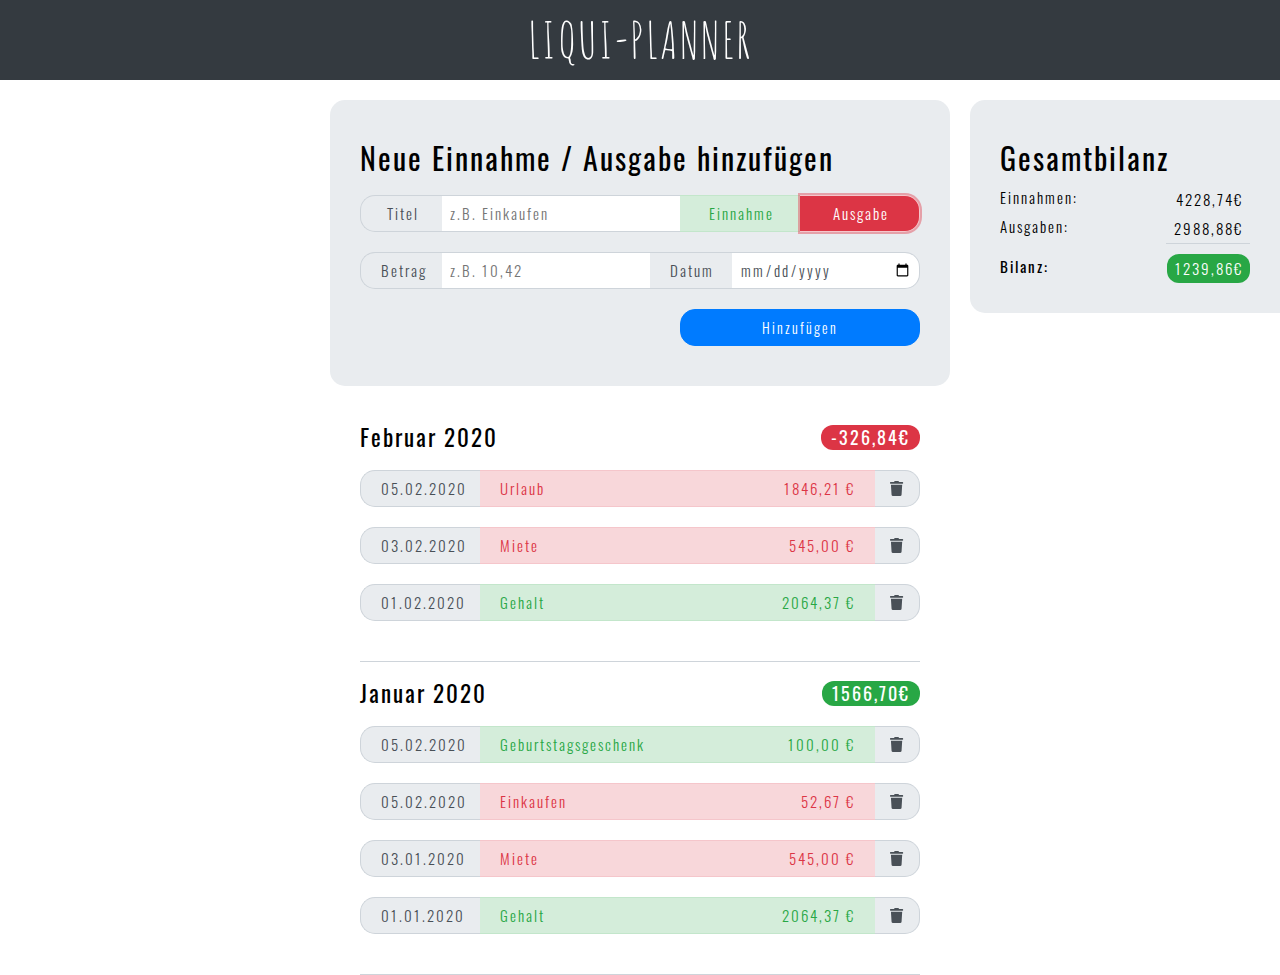
==== index.html @ 88d3c875 "Teil 1 Projekt Variablen anlegen" ====
<!DOCTYPE html>
<html lang="de">

<head>
    <meta charset="UTF-8">
    <meta name="viewport" content="width=device-width, initial-scale=1.0">
    <title>LIQUI-PLANNER</title>
    <!-- Favicons -->
    <link rel="apple-touch-icon" sizes="120x120" href="./src/img/fav/apple-touch-icon.png">
    <link rel="icon" type="image/png" sizes="32x32" href="./src/img/fav/favicon-32x32.png">
    <link rel="icon" type="image/png" sizes="16x16" href="./src/img/fav/favicon-16x16.png">
    <link rel="mask-icon" href="./src/img/fav/safari-pinned-tab.svg" color="#5bbad5">
    <meta name="msapplication-TileColor" content="#ffc40d">
    <meta name="theme-color" content="#ffffff">
    <!-- Stylesheet -->
    <link rel="stylesheet" href="./src/css/style.min.css">
</head>

<body>

    <!-- Navigationsleiste -->
    <nav id="navigationsleiste">
        <a href="index.html"><span id="markenname">Liqui-Planner</span></a>
    </nav>

    <!-- Eingabeformular -->
    <section id="eingabeformular-container">
        <!-- Formular -->
        <form id="eingabeformular" action="#" method="get"></form>
        <!-- Titel -->
        <div class="eingabeformular-zeile">
            <h1>Neue Einnahme / Ausgabe hinzufügen</h1>
        </div>
        <!-- Titel-Typ-Eingabezeile -->
        <div class="eingabeformular-zeile">
            <div class="titel-typ-eingabe-gruppe">
                <label for="titel">Titel</label>
                <input type="text" id="titel" form="eingabeformular" name="titel" placeholder="z.B. Einkaufen" size="10" title="Titel des Eintrags">
                <input type="radio" id="einnahme" name="typ" value="einnahme" form="eingabeformular" title="Typ des Eintrags">
                <label for="einnahme" title="Typ des Eintrags">Einnahme</label>
                <input type="radio" id="ausgabe" name="typ" value="ausgabe" form="eingabeformular" title="Typ des Eintrags" checked>
                <label for="ausgabe" title="Typ des Eintrags">Ausgabe</label>
            </div>
        </div>
        <!-- Betrag-Datum-Eingabezeile -->
        <div class="eingabeformular-zeile">
            <div class="betrag-datum-eingabe-gruppe">
                <label for="betrag">Betrag</label>
                <input type="number" id="betrag" name="betrag" form="eingabeformular" placeholder="z.B. 10,42" size="10" step="0.01" title="Betrag des Eintrags (max. zwei Nachkommastellen, kein €-Zeichen)">
                <label for="datum">Datum</label>
                <input type="date" id="datum" name="datum" form="eingabeformular" placeholder="jjjj-mm-tt" size="10" title="Datum des Eintrags (Format: jjjj-mm-tt)">
            </div>
        </div>
        <!-- Absenden-Button -->
        <div class="eingabeformular-zeile">
            <button class="standard" type="submit" form="eingabeformular">Hinzufügen</button>
        </div>
    </section>

    <!-- Monatslisten -->
    <section id="monatslisten">

        <!-- Monatsliste -->
        <article class="monatsliste">
            <!-- Titel -->
            <h2>
                <span class="monat-jahr">Februar 2020</span>
                <span class="monatsbilanz negativ">-326,84€</span>
            </h2>
            <!-- Eintrags-Liste -->
            <ul>
                <li class="ausgabe">
                    <span class="datum">05.02.2020</span>
                    <span class="titel">Urlaub</span>
                    <span class="betrag">1846,21 €</span>
                    <button class="entfernen-button"><i class="fas fa-trash"></i></button>
                </li>
                <li class="ausgabe">
                    <span class="datum">03.02.2020</span>
                    <span class="titel">Miete</span>
                    <span class="betrag">545,00 €</span>
                    <button class="entfernen-button"><i class="fas fa-trash"></i></button>
                </li>
                <li class="einnahme">
                    <span class="datum">01.02.2020</span>
                    <span class="titel">Gehalt</span>
                    <span class="betrag">2064,37 €</span>
                    <button class="entfernen-button"><i class="fas fa-trash"></i></button>
                </li>
            </ul>
        </article>

        <!-- Monatsliste -->
        <article class="monatsliste">
            <!-- Titel -->
            <h2>
                <span class="monat-jahr">Januar 2020</span>
                <span class="monatsbilanz positiv">1566,70€</span>
            </h2>
            <!-- Eintrags-Liste -->
            <ul>
                <li class="einnahme">
                    <span class="datum">05.02.2020</span>
                    <span class="titel">Geburtstagsgeschenk</span>
                    <span class="betrag">100,00 €</span>
                    <button class="entfernen-button"><i class="fas fa-trash"></i></button>
                </li>
                <li class="ausgabe">
                    <span class="datum">05.02.2020</span>
                    <span class="titel">Einkaufen</span>
                    <span class="betrag">52,67 €</span>
                    <button class="entfernen-button"><i class="fas fa-trash"></i></button>
                </li>
                <li class="ausgabe">
                    <span class="datum">03.01.2020</span>
                    <span class="titel">Miete</span>
                    <span class="betrag">545,00 €</span>
                    <button class="entfernen-button"><i class="fas fa-trash"></i></button>
                </li>
                <li class="einnahme">
                    <span class="datum">01.01.2020</span>
                    <span class="titel">Gehalt</span>
                    <span class="betrag">2064,37 €</span>
                    <button class="entfernen-button"><i class="fas fa-trash"></i></button>
                </li>
            </ul>
        </article>

    </section>

    <!-- Gesamtbilanz -->
    <aside id="gesamtbilanz">
        <h1>Gesamtbilanz</h1>
        <div class="gesamtbilanz-zeile einnahmen"><span>Einnahmen:</span><span>4228,74€</span></div>
        <div class="gesamtbilanz-zeile ausgaben"><span>Ausgaben:</span><span>2988,88€</span></div>
        <div class="gesamtbilanz-zeile bilanz"><span>Bilanz:</span><span class="positiv">1239,86€</span></div>
    </aside>

    <script src="./src/js/main.js"></script>

    <!-- Fontawesome -->
    <script src="./src/fonts/fontawesome/all.min.js"></script>

</body>

</html>
---- src/css/style.min.css ----
@font-face{font-family:"Amatic SC";font-style:normal;font-weight:400;src:local("Amatic SC Regular"),local("AmaticSC-Regular"),url(../fonts/amatic-sc/amatic-sc-v13-latin-regular.woff2) format("woff2"),url(../fonts/amatic-sc/amatic-sc-v13-latin-regular.woff) format("woff")}@font-face{font-family:Oswald;font-style:normal;font-weight:300;src:local(""),url(../fonts/oswald/oswald-v31-latin-300.woff2) format("woff2"),url(../fonts/oswald/oswald-v31-latin-300.woff) format("woff")}@font-face{font-family:Oswald;font-style:normal;font-weight:400;src:local(""),url(../fonts/oswald/oswald-v31-latin-regular.woff2) format("woff2"),url(../fonts/oswald/oswald-v31-latin-regular.woff) format("woff")}@font-face{font-family:Oswald;font-style:normal;font-weight:700;src:local(""),url(../fonts/oswald/oswald-v31-latin-700.woff2) format("woff2"),url(../fonts/oswald/oswald-v31-latin-700.woff) format("woff")}html{font-size:62.5%;-webkit-box-sizing:border-box;box-sizing:border-box}*,:after,:before{-webkit-box-sizing:inherit;box-sizing:inherit}body,button,input,option,select,textarea{font-family:Oswald,Helvetica,sans-serif;font-weight:300;font-size:1.5rem;line-height:1.5rem;letter-spacing:.2rem}body{margin:0;display:-ms-grid;display:grid;-ms-grid-columns:[col-1-start] 2rem 1fr 2rem [col-1-end 2rem col-2-start] 2rem 2fr 2rem [col-2-end 2rem col-3-start] 2rem 1fr 2rem [col-3-end];grid-template-columns:[col-1-start] 1fr [col-1-end col-2-start] 2fr [col-2-end col-3-start] 1fr [col-3-end];-ms-grid-rows:[row-1-start] 2rem auto 2rem [row-1-end 2rem row-2-start] 2rem auto 2rem [row-2-end 2rem row-3-start] 2rem auto 2rem [row-3-end];grid-template-rows:[row-1-start] auto [row-1-end row-2-start] auto [row-2-end row-3-start] auto [row-3-end];grid-template-areas:"navigationsleisten-bereich navigationsleisten-bereich navigationsleisten-bereich" ". eingabeformular-bereich gesamtbilanz-bereich" ". monatslisten-bereich gesamtbilanz-bereich";gap:2rem 2rem}h1,h2,h3,h4,h5,h6{font-weight:400}:focus{border-color:#80bdff;outline:0;-webkit-box-shadow:0 0 0 .2rem rgba(0,123,255,.25);box-shadow:0 0 0 .2rem rgba(0,123,255,.25);z-index:1}:-ms-input-placeholder,::-moz-placeholder,::-ms-input-placeholder,::-webkit-input-placeholder,::placeholder{color:#495057}#navigationsleiste{-ms-grid-row:1;-ms-grid-column:1;-ms-grid-column-span:5;grid-area:navigationsleisten-bereich;display:-webkit-box;display:-ms-flexbox;display:flex;-webkit-box-pack:center;-ms-flex-pack:center;justify-content:center;background-color:#343a40;line-height:8rem}#navigationsleiste>a{text-decoration:none}#markenname{font-size:5rem;text-transform:uppercase;color:#fff;font-family:"Amatic SC",cursive;line-height:inherit;vertical-align:bottom}#markenname>[class*=fa-]{font-size:4rem;vertical-align:baseline;margin-right:1rem}#eingabeformular-container{-ms-grid-row:3;-ms-grid-column:3;grid-area:eingabeformular-bereich;padding:3rem 3rem;background-color:#e9ecef;border-radius:1.5rem}#eingabeformular-container>.eingabeformular-zeile{display:-webkit-box;display:-ms-flexbox;display:flex;-webkit-box-align:start;-ms-flex-align:start;align-items:flex-start}#eingabeformular-container>.eingabeformular-zeile>*{-webkit-box-flex:1;-ms-flex-positive:1;flex-grow:1}#eingabeformular-container>.eingabeformular-zeile:last-of-type{-webkit-box-pack:end;-ms-flex-pack:end;justify-content:flex-end}[class$="-eingabe-gruppe"]{display:-webkit-box;display:-ms-flexbox;display:flex;margin:1rem 0}[class$="-eingabe-gruppe"]>input,[class$="-eingabe-gruppe"]>label{line-height:2.5rem;border:.1rem solid #ced4da}[class$="-eingabe-gruppe"]>label{width:8.2rem;padding:.5rem 1.8rem .5rem 2rem;background-color:#e9ecef;color:#495057;text-align:center;cursor:text}[class$="-eingabe-gruppe"]>:first-child{border-right:none;border-top-left-radius:1.5rem;border-bottom-left-radius:1.5rem}[class$="-eingabe-gruppe"]>:last-child{border-left:none;border-top-right-radius:1.5rem;border-bottom-right-radius:1.5rem}[class$="-eingabe-gruppe"]>input{padding:.375rem .75rem;-webkit-box-flex:1;-ms-flex-positive:1;flex-grow:1;color:#495057;-webkit-transition:color .15s ease-in-out,background-color .15s ease-in-out,-webkit-box-shadow .15s ease-in-out;transition:color .15s ease-in-out,background-color .15s ease-in-out,-webkit-box-shadow .15s ease-in-out;-o-transition:color .15s ease-in-out,background-color .15s ease-in-out,box-shadow .15s ease-in-out;transition:color .15s ease-in-out,background-color .15s ease-in-out,box-shadow .15s ease-in-out;transition:color .15s ease-in-out,background-color .15s ease-in-out,box-shadow .15s ease-in-out,-webkit-box-shadow .15s ease-in-out}.titel-typ-eingabe-gruppe>input{border-right:none;border-left:none}.titel-typ-eingabe-gruppe>label:nth-of-type(2){width:12rem;background-color:#d4edda;color:#28a745;border-color:#c3e6cb;border-right:none;border-left:none}.titel-typ-eingabe-gruppe>label:nth-of-type(3){width:12rem;background-color:#f8d7da;color:#dc3545;border-color:#f5c6cb;border-left:none}.titel-typ-eingabe-gruppe>input[type=radio]{display:none}.titel-typ-eingabe-gruppe>input[type=radio]:checked+label{color:#fff;z-index:1}.titel-typ-eingabe-gruppe>input[type=radio]:nth-of-type(2):checked+label{background-color:#28a745;-webkit-box-shadow:0 0 0 .2rem rgba(72,180,97,.5);box-shadow:0 0 0 .2rem rgba(72,180,97,.5)}.titel-typ-eingabe-gruppe>input[type=radio]:nth-of-type(3):checked+label{background-color:#dc3545;-webkit-box-shadow:0 0 0 .2rem rgba(225,83,97,.5);box-shadow:0 0 0 .2rem rgba(225,83,97,.5)}.betrag-datum-eingabe-gruppe>input:nth-of-type(1){border-right:none;border-left:none}.betrag-datum-eingabe-gruppe>label:nth-of-type(2){border-right:none;border-left:none}button.standard{max-width:24rem;line-height:2.5rem;font-size:1.4rem;background-color:#007bff;border:.1rem solid #007bff;padding:.5rem 2rem;color:#fff;border-radius:1.5rem;margin:1rem 0;cursor:pointer;-webkit-transition:color .15s ease-in-out,background-color .15s ease-in-out,-webkit-box-shadow .15s ease-in-out;transition:color .15s ease-in-out,background-color .15s ease-in-out,-webkit-box-shadow .15s ease-in-out;-o-transition:color .15s ease-in-out,background-color .15s ease-in-out,box-shadow .15s ease-in-out;transition:color .15s ease-in-out,background-color .15s ease-in-out,box-shadow .15s ease-in-out;transition:color .15s ease-in-out,background-color .15s ease-in-out,box-shadow .15s ease-in-out,-webkit-box-shadow .15s ease-in-out}button.standard:focus{border-color:#0062cc;outline:0;-webkit-box-shadow:0 0 0 .2rem rgba(38,143,255,.5);box-shadow:0 0 0 .2rem rgba(38,143,255,.5);z-index:1}.fehlerbox{background-color:#f8d7da;color:#dc3545;border:.1rem solid #f5c6cb;border-radius:1.5rem;padding:1.5rem 2rem;margin-bottom:1rem}.fehlerbox>ul{margin:.75rem 0 0}#monatslisten{-ms-grid-row:5;-ms-grid-column:3;grid-area:monatslisten-bereich}.monatsliste{margin:1rem 3rem 0;border-bottom:.1rem solid #ced4da}.monatsliste>h2{display:-webkit-box;display:-ms-flexbox;display:flex;-webkit-box-align:center;-ms-flex-align:center;align-items:center}.monatsliste>h2>.monat-jahr{-webkit-box-flex:1;-ms-flex-positive:1;flex-grow:1}.monatsliste>h2>.monatsbilanz{-webkit-box-flex:0;-ms-flex-positive:0;flex-grow:0;font-size:1.8rem;padding:.5rem 1rem;color:#fff;border-radius:1.2rem}.monatsliste>h2>.monatsbilanz.positiv{background-color:#28a745}.monatsliste>h2>.monatsbilanz.negativ{background-color:#dc3545}.monatsliste>ul{list-style:none;padding:0;margin-bottom:4rem}.monatsliste>ul>li{display:-webkit-box;display:-ms-flexbox;display:flex;line-height:2.5rem;margin:2rem 0}.monatsliste>ul>li>.datum{padding:.5rem 1.8rem .5rem 2rem;border-top:.1rem solid #ced4da;border-right:none;border-bottom:.1rem solid #ced4da;border-left:.1rem solid #ced4da;border-bottom-left-radius:1.5rem;border-top-left-radius:1.5rem;-webkit-box-flex:0;-ms-flex-positive:0;flex-grow:0;background-color:#e9ecef;color:#495057;width:12rem}.monatsliste>ul>li>.titel{padding:.5rem 2rem;border-top:.1rem solid #ced4da;border-right:none;border-bottom:.1rem solid #ced4da;border-left:none;-webkit-box-flex:1;-ms-flex-positive:1;flex-grow:1}.monatsliste>ul>li>.betrag{padding:.5rem 2rem;border-top:.1rem solid #ced4da;border-right:none;border-bottom:.1rem solid #ced4da;border-left:none;-webkit-box-flex:0;-ms-flex-positive:0;flex-grow:0}.monatsliste>ul>li>.entfernen-button{color:#495057;width:4.5rem;background-color:#e9ecef;padding:.5rem 1rem;border-top:.1rem solid #ced4da;border-right:.1rem solid #ced4da;border-bottom:.1rem solid #ced4da;border-left:none;border-bottom-right-radius:1.5rem;border-top-right-radius:1.5rem;-webkit-box-flex:0;-ms-flex-positive:0;flex-grow:0}.monatsliste>ul>li>.entfernen-button>*{pointer-events:none}.monatsliste>ul>li>.entfernen-button:focus{border-color:#80bdff;outline:0;-webkit-box-shadow:0 0 0 .2rem rgba(0,123,255,.25);box-shadow:0 0 0 .2rem rgba(0,123,255,.25);z-index:1}.monatsliste>ul>li.ausgabe>.betrag,.monatsliste>ul>li.ausgabe>.titel{background-color:#f8d7da;color:#dc3545;border-color:#f5c6cb}.monatsliste>ul>li.einnahme>.betrag,.monatsliste>ul>li.einnahme>.titel{background-color:#d4edda;color:#28a745;border-color:#c3e6cb}#gesamtbilanz{-ms-grid-row:3;-ms-grid-row-span:3;-ms-grid-column:5;grid-area:gesamtbilanz-bereich;padding:3rem 3rem;background-color:#e9ecef;border-top-left-radius:1.5rem;border-bottom-left-radius:1.5rem;-ms-grid-row-align:start;align-self:start}#gesamtbilanz>.gesamtbilanz-zeile{display:-webkit-box;display:-ms-flexbox;display:flex;line-height:2.5rem}#gesamtbilanz>.gesamtbilanz-zeile>span:nth-of-type(1){-webkit-box-flex:1;-ms-flex-positive:1;flex-grow:1}#gesamtbilanz>.gesamtbilanz-zeile>span:nth-of-type(2){-webkit-box-flex:0;-ms-flex-positive:0;flex-grow:0;padding:.2rem .75rem}#gesamtbilanz>.bilanz{margin-top:1rem}#gesamtbilanz>.ausgaben>span:nth-of-type(2){border-bottom:.1rem solid #ced4da}#gesamtbilanz>.bilanz>span:nth-of-type(1){font-weight:400}#gesamtbilanz>.bilanz>span:nth-of-type(2){color:#fff;border-radius:1.2rem}#gesamtbilanz>.bilanz>span:nth-of-type(2).positiv{background-color:#28a745}#gesamtbilanz>.bilanz>span:nth-of-type(2).negativ{background-color:#dc3545}
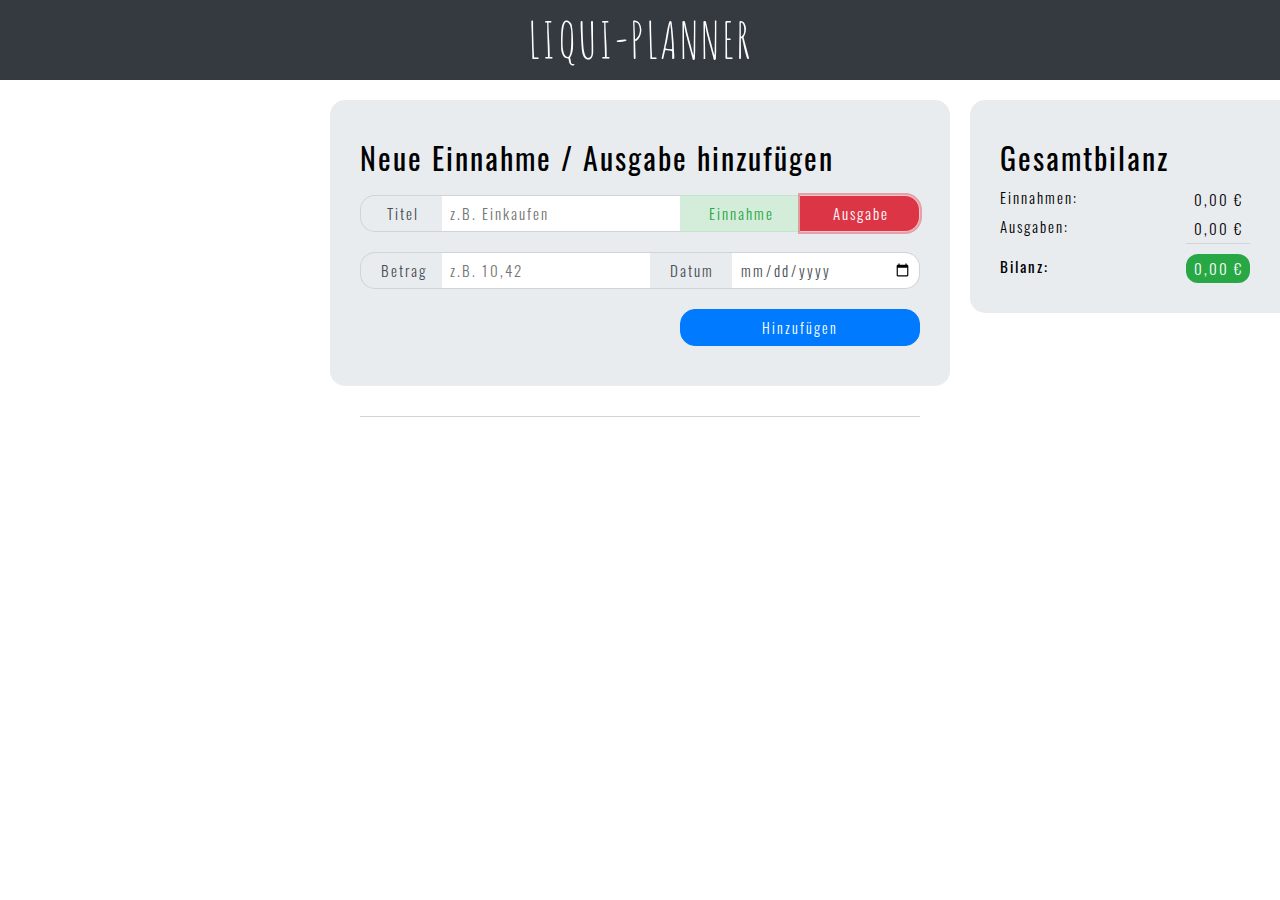
==== commit 609bb37e: "TEil 13 Projekt - HTML Ausgaben generieren" ====
--- a/index.html
+++ b/index.html
@@ -63,67 +63,12 @@
         <!-- Monatsliste -->
         <article class="monatsliste">
             <!-- Titel -->
-            <h2>
+            <!-- <h2>
                 <span class="monat-jahr">Februar 2020</span>
                 <span class="monatsbilanz negativ">-326,84€</span>
-            </h2>
+            </h2> -->
             <!-- Eintrags-Liste -->
-            <ul>
-                <li class="ausgabe">
-                    <span class="datum">05.02.2020</span>
-                    <span class="titel">Urlaub</span>
-                    <span class="betrag">1846,21 €</span>
-                    <button class="entfernen-button"><i class="fas fa-trash"></i></button>
-                </li>
-                <li class="ausgabe">
-                    <span class="datum">03.02.2020</span>
-                    <span class="titel">Miete</span>
-                    <span class="betrag">545,00 €</span>
-                    <button class="entfernen-button"><i class="fas fa-trash"></i></button>
-                </li>
-                <li class="einnahme">
-                    <span class="datum">01.02.2020</span>
-                    <span class="titel">Gehalt</span>
-                    <span class="betrag">2064,37 €</span>
-                    <button class="entfernen-button"><i class="fas fa-trash"></i></button>
-                </li>
-            </ul>
-        </article>
-
-        <!-- Monatsliste -->
-        <article class="monatsliste">
-            <!-- Titel -->
-            <h2>
-                <span class="monat-jahr">Januar 2020</span>
-                <span class="monatsbilanz positiv">1566,70€</span>
-            </h2>
-            <!-- Eintrags-Liste -->
-            <ul>
-                <li class="einnahme">
-                    <span class="datum">05.02.2020</span>
-                    <span class="titel">Geburtstagsgeschenk</span>
-                    <span class="betrag">100,00 €</span>
-                    <button class="entfernen-button"><i class="fas fa-trash"></i></button>
-                </li>
-                <li class="ausgabe">
-                    <span class="datum">05.02.2020</span>
-                    <span class="titel">Einkaufen</span>
-                    <span class="betrag">52,67 €</span>
-                    <button class="entfernen-button"><i class="fas fa-trash"></i></button>
-                </li>
-                <li class="ausgabe">
-                    <span class="datum">03.01.2020</span>
-                    <span class="titel">Miete</span>
-                    <span class="betrag">545,00 €</span>
-                    <button class="entfernen-button"><i class="fas fa-trash"></i></button>
-                </li>
-                <li class="einnahme">
-                    <span class="datum">01.01.2020</span>
-                    <span class="titel">Gehalt</span>
-                    <span class="betrag">2064,37 €</span>
-                    <button class="entfernen-button"><i class="fas fa-trash"></i></button>
-                </li>
-            </ul>
+            
         </article>
 
     </section>
@@ -131,9 +76,9 @@
     <!-- Gesamtbilanz -->
     <aside id="gesamtbilanz">
         <h1>Gesamtbilanz</h1>
-        <div class="gesamtbilanz-zeile einnahmen"><span>Einnahmen:</span><span>4228,74€</span></div>
-        <div class="gesamtbilanz-zeile ausgaben"><span>Ausgaben:</span><span>2988,88€</span></div>
-        <div class="gesamtbilanz-zeile bilanz"><span>Bilanz:</span><span class="positiv">1239,86€</span></div>
+        <div class="gesamtbilanz-zeile einnahmen"><span>Einnahmen:</span><span>0,00 €</span></div>
+        <div class="gesamtbilanz-zeile ausgaben"><span>Ausgaben:</span><span>0,00 €</span></div>
+        <div class="gesamtbilanz-zeile bilanz"><span>Bilanz:</span><span class="positiv">0,00 €</span></div>
     </aside>
 
     <script src="./src/js/main.js"></script>
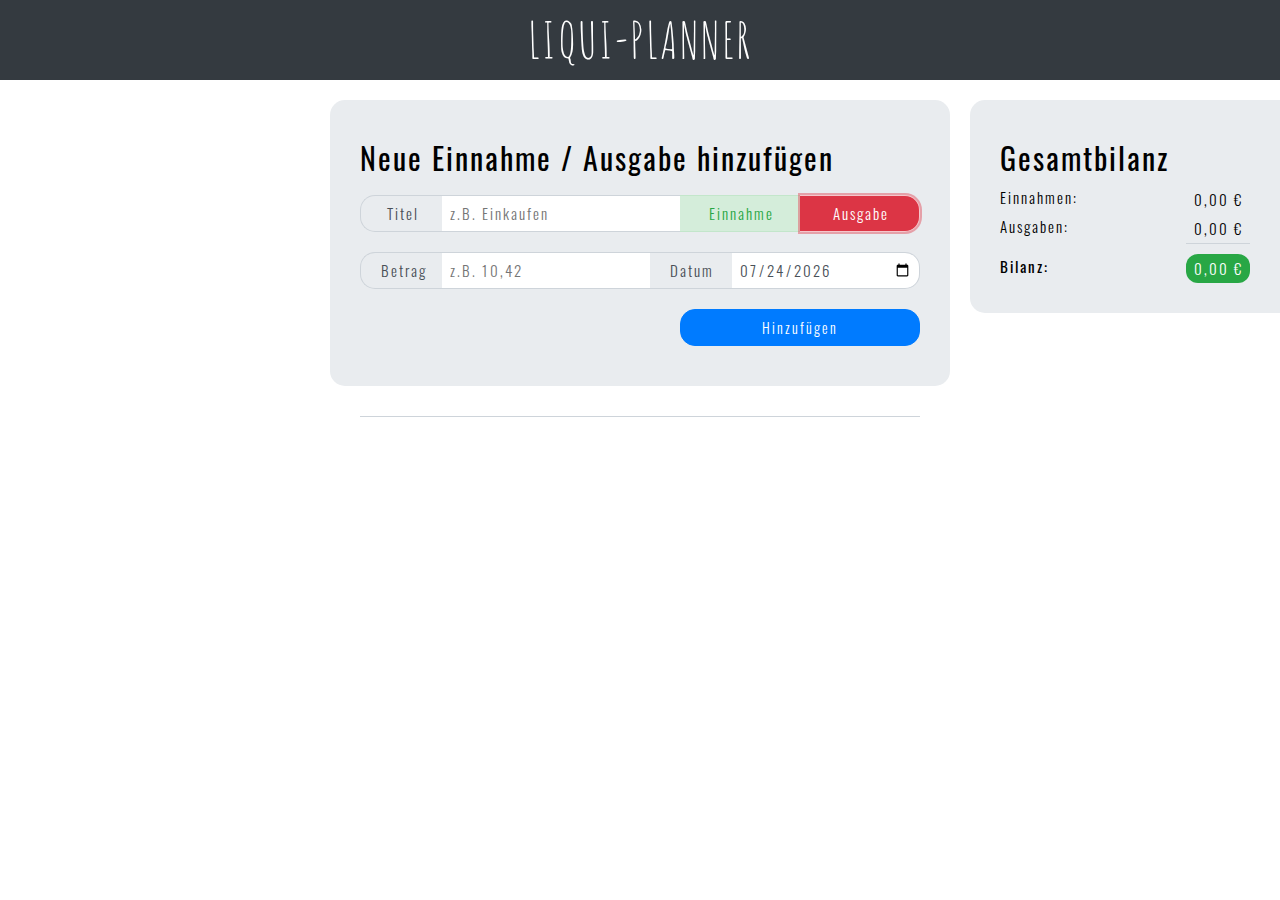
==== commit c07af586: "Teil 15 Projekt - Methoden umsetzen" ====
--- a/index.html
+++ b/index.html
@@ -24,38 +24,7 @@
     </nav>
 
     <!-- Eingabeformular -->
-    <section id="eingabeformular-container">
-        <!-- Formular -->
-        <form id="eingabeformular" action="#" method="get"></form>
-        <!-- Titel -->
-        <div class="eingabeformular-zeile">
-            <h1>Neue Einnahme / Ausgabe hinzufügen</h1>
-        </div>
-        <!-- Titel-Typ-Eingabezeile -->
-        <div class="eingabeformular-zeile">
-            <div class="titel-typ-eingabe-gruppe">
-                <label for="titel">Titel</label>
-                <input type="text" id="titel" form="eingabeformular" name="titel" placeholder="z.B. Einkaufen" size="10" title="Titel des Eintrags">
-                <input type="radio" id="einnahme" name="typ" value="einnahme" form="eingabeformular" title="Typ des Eintrags">
-                <label for="einnahme" title="Typ des Eintrags">Einnahme</label>
-                <input type="radio" id="ausgabe" name="typ" value="ausgabe" form="eingabeformular" title="Typ des Eintrags" checked>
-                <label for="ausgabe" title="Typ des Eintrags">Ausgabe</label>
-            </div>
-        </div>
-        <!-- Betrag-Datum-Eingabezeile -->
-        <div class="eingabeformular-zeile">
-            <div class="betrag-datum-eingabe-gruppe">
-                <label for="betrag">Betrag</label>
-                <input type="number" id="betrag" name="betrag" form="eingabeformular" placeholder="z.B. 10,42" size="10" step="0.01" title="Betrag des Eintrags (max. zwei Nachkommastellen, kein €-Zeichen)">
-                <label for="datum">Datum</label>
-                <input type="date" id="datum" name="datum" form="eingabeformular" placeholder="jjjj-mm-tt" size="10" title="Datum des Eintrags (Format: jjjj-mm-tt)">
-            </div>
-        </div>
-        <!-- Absenden-Button -->
-        <div class="eingabeformular-zeile">
-            <button class="standard" type="submit" form="eingabeformular">Hinzufügen</button>
-        </div>
-    </section>
+   
 
     <!-- Monatslisten -->
     <section id="monatslisten">
@@ -81,6 +50,8 @@
         <div class="gesamtbilanz-zeile bilanz"><span>Bilanz:</span><span class="positiv">0,00 €</span></div>
     </aside>
 
+    <script src="./src/js/haushaltsbuch.js"></script>
+    <script src="./src/js/eingabeformular.js"></script>
     <script src="./src/js/main.js"></script>
 
     <!-- Fontawesome -->
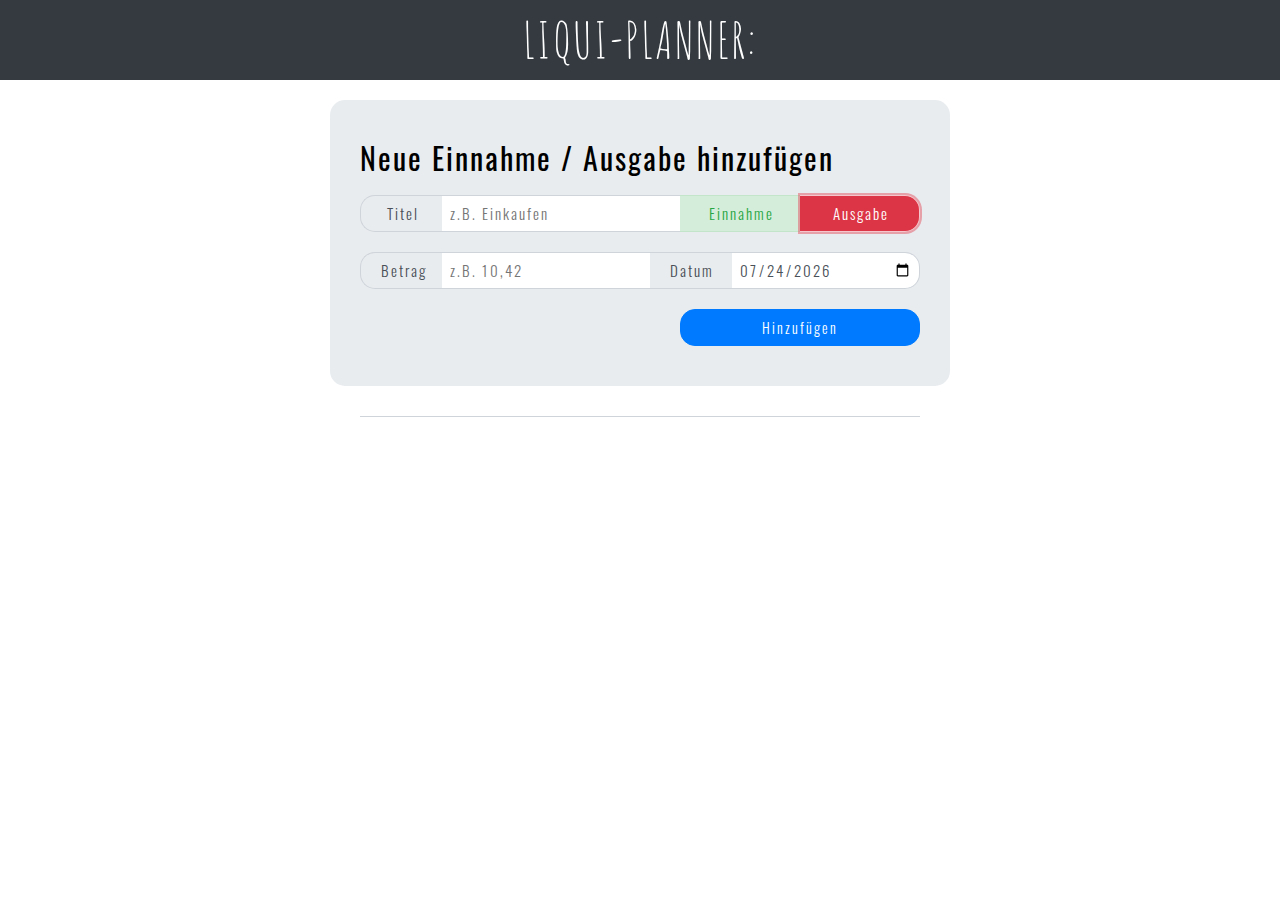
==== commit 3866929e: "Teil 16 Projekt - Monatslistensammlung OOP" ====
--- a/index.html
+++ b/index.html
@@ -19,43 +19,31 @@
 <body>
 
     <!-- Navigationsleiste -->
-    <nav id="navigationsleiste">
-        <a href="index.html"><span id="markenname">Liqui-Planner</span></a>
-    </nav>
+
 
     <!-- Eingabeformular -->
    
 
     <!-- Monatslisten -->
     <section id="monatslisten">
-
-        <!-- Monatsliste -->
-        <article class="monatsliste">
-            <!-- Titel -->
-            <!-- <h2>
-                <span class="monat-jahr">Februar 2020</span>
-                <span class="monatsbilanz negativ">-326,84€</span>
-            </h2> -->
-            <!-- Eintrags-Liste -->
-            
-        </article>
-
+        <div class="monatsliste"></div>
     </section>
 
+
     <!-- Gesamtbilanz -->
-    <aside id="gesamtbilanz">
-        <h1>Gesamtbilanz</h1>
-        <div class="gesamtbilanz-zeile einnahmen"><span>Einnahmen:</span><span>0,00 €</span></div>
-        <div class="gesamtbilanz-zeile ausgaben"><span>Ausgaben:</span><span>0,00 €</span></div>
-        <div class="gesamtbilanz-zeile bilanz"><span>Bilanz:</span><span class="positiv">0,00 €</span></div>
-    </aside>
 
-    <script src="./src/js/haushaltsbuch.js"></script>
-    <script src="./src/js/eingabeformular.js"></script>
-    <script src="./src/js/main.js"></script>
+    <script src="./src/js/classes/Navigationsleiste.js" defer></script>
+    <script src="./src/js/classes/Eingabeformular.js" defer></script>
+    <script src="./src/js/classes/Fehler.js" defer></script>
+    <script src="./src/js/classes/Haushaltsbuch.js" defer></script>
+    <script src="./src/js/classes/Eintrag.js" defer></script>
+    <script src="./src/js/classes/Monatslistensammlung.js" defer></script>
+    <script src="./src/js/classes/Monatsliste.js" defer></script>
+    <script src="./src/js/classes/Gesamtbilanz.js" defer></script>
+    <script src="./src/js/main.js" defer></script>
 
     <!-- Fontawesome -->
-    <script src="./src/fonts/fontawesome/all.min.js"></script>
+    <script src="./src/fonts/fontawesome/all.min.js" defer></script>
 
 </body>
 
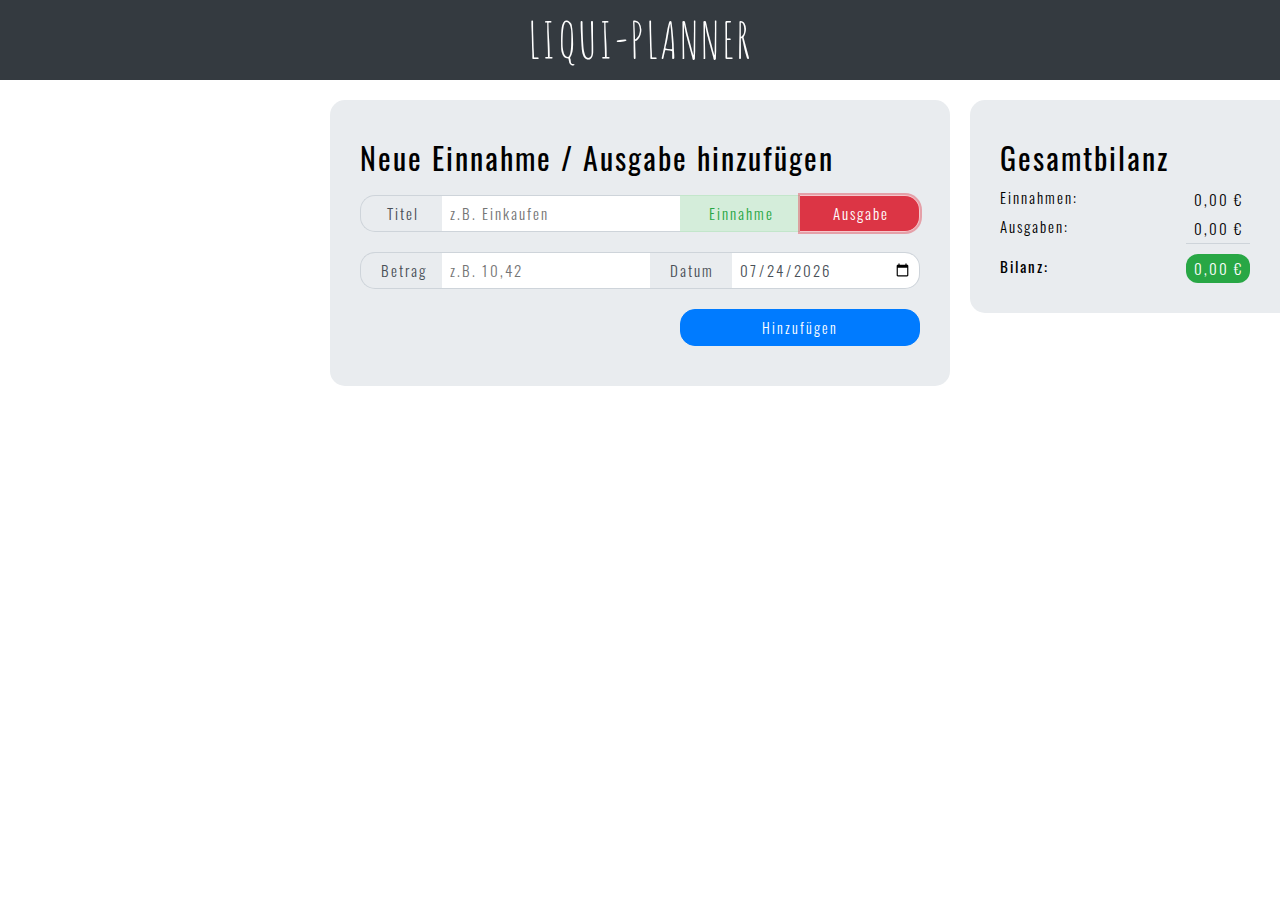
==== commit 4c6511ce: "Teil 17 Projekt - Localstorage anwenden" ====
--- a/index.html
+++ b/index.html
@@ -4,11 +4,12 @@
 <head>
     <meta charset="UTF-8">
     <meta name="viewport" content="width=device-width, initial-scale=1.0">
-    <title>LIQUI-PLANNER</title>
+    <title>LIQUI-PLANNER Aktuell</title>
     <!-- Favicons -->
     <link rel="apple-touch-icon" sizes="120x120" href="./src/img/fav/apple-touch-icon.png">
     <link rel="icon" type="image/png" sizes="32x32" href="./src/img/fav/favicon-32x32.png">
     <link rel="icon" type="image/png" sizes="16x16" href="./src/img/fav/favicon-16x16.png">
+    <!-- <link rel="manifest" href="./src/img/fav/site.webmanifest"> -->
     <link rel="mask-icon" href="./src/img/fav/safari-pinned-tab.svg" color="#5bbad5">
     <meta name="msapplication-TileColor" content="#ffc40d">
     <meta name="theme-color" content="#ffffff">
@@ -18,33 +19,25 @@
 
 <body>
 
-    <!-- Navigationsleiste -->
-
-
-    <!-- Eingabeformular -->
-   
-
-    <!-- Monatslisten -->
     <section id="monatslisten">
         <div class="monatsliste"></div>
     </section>
-
-
-    <!-- Gesamtbilanz -->
-
-    <script src="./src/js/classes/Navigationsleiste.js" defer></script>
-    <script src="./src/js/classes/Eingabeformular.js" defer></script>
-    <script src="./src/js/classes/Fehler.js" defer></script>
-    <script src="./src/js/classes/Haushaltsbuch.js" defer></script>
-    <script src="./src/js/classes/Eintrag.js" defer></script>
-    <script src="./src/js/classes/Monatslistensammlung.js" defer></script>
-    <script src="./src/js/classes/Monatsliste.js" defer></script>
-    <script src="./src/js/classes/Gesamtbilanz.js" defer></script>
+    
+    <!-- JavaScript-Datei des Praxisprojekts -->
+    <script src="./src/classes/Eingabeformular.js" defer></script>
+    <script src="./src/classes/Eintrag.js" defer></script>
+    <script src="./src/classes/Fehler.js" defer></script>
+    <script src="./src/classes/Gesamtbilanz.js" defer></script>
+    <script src="./src/classes/Haushaltsbuch.js" defer></script>
+    <script src="./src/classes/Monatsliste.js" defer></script>
+    <script src="./src/classes/Monatslistensammlung.js" defer></script>
+    <script src="./src/classes/Navigationsleiste.js" defer></script>
     <script src="./src/js/main.js" defer></script>
 
-    <!-- Fontawesome -->
+    <!-- JavaScript-Datei des Praxisprojekts -->
     <script src="./src/fonts/fontawesome/all.min.js" defer></script>
+
 
 </body>
 
-</html> 
+</html>